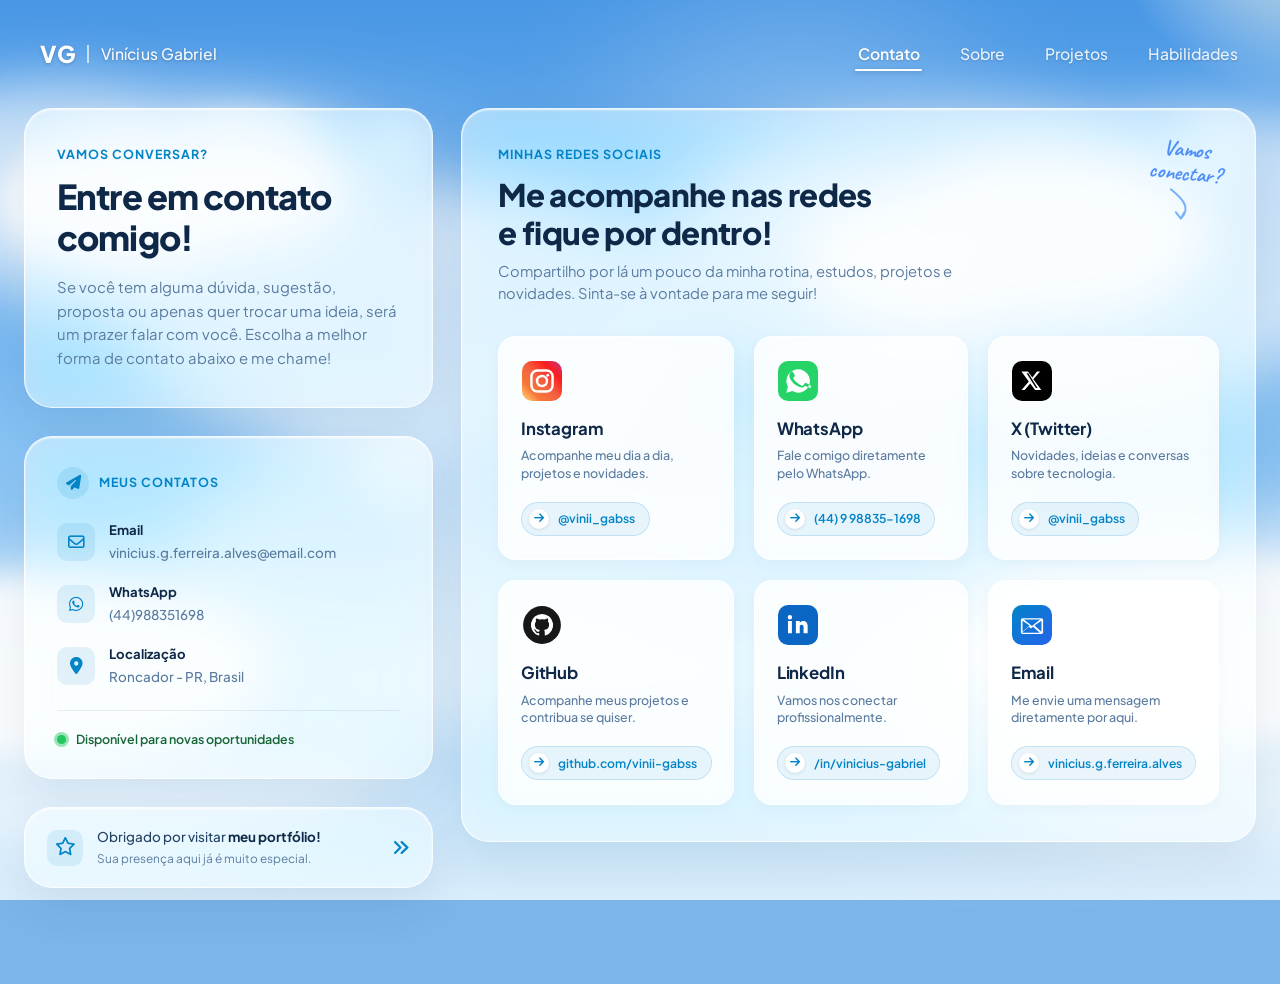
==== contato.html @ 67e52905 "Atualiza páginas do portfólio Co-authored-by: Copilot <223556219+Copilot@users.noreply.github.com>" ====
<!DOCTYPE html>
<html lang="pt-BR">

<head>
  <meta charset="UTF-8">
  <meta name="viewport" content="width=device-width, initial-scale=1.0">
  <title>Contato - Vinícius Gabriel</title>
  <meta name="description"
    content="Entre em contato com Vinícius Gabriel. Conecte-se comigo pelo WhatsApp, Email, Instagram, GitHub, LinkedIn ou X.">

  <!-- Google Fonts: Plus Jakarta Sans e Caveat para o doodle de conexão -->
  <link rel="preconnect" href="https://fonts.googleapis.com">
  <link rel="preconnect" href="https://fonts.gstatic.com" crossorigin>
  <link
    href="https://fonts.googleapis.com/css2?family=Caveat:wght@600;700&family=Plus+Jakarta+Sans:wght@400;500;600;700;800&display=swap"
    rel="stylesheet">

  <!-- Font Awesome Icons -->
  <link rel="stylesheet" href="https://cdnjs.cloudflare.com/ajax/libs/font-awesome/6.7.2/css/all.min.css">

  <!-- Folha de Estilos Principal -->
  <link rel="stylesheet" href="projeto.css">
</head>

<body>

  <!-- Fundo dinâmico com nuvens celestes e iluminação -->
  <div class="sky-background" aria-hidden="true">
    <div class="cloud cloud-1"></div>
    <div class="cloud cloud-2"></div>
    <div class="cloud cloud-3"></div>
    <div class="sun-glare"></div>
  </div>

  <div class="page-wrapper">
    <!-- BARRA DE NAVEGAÇÃO / HEADER -->
    <header class="navbar" id="navbar">
      <div class="nav-container">
        <!-- Logo / Marca -->
        <a href="index.html" class="brand" aria-label="Ir para a página inicial de Vinícius Gabriel">
          <span class="brand-monogram">VG</span>
          <span class="brand-divider"></span>
          <span class="brand-name">Vinícius Gabriel</span>
        </a>

        <!-- Menu de Navegação -->
        <nav class="nav-menu" id="navMenu">
          <ul class="nav-list">
            <li><a href="contato.html" class="nav-link active">Contato</a></li>
            <li><a href="index.html" class="nav-link">Sobre</a></li>
            <li><a href="projeto.html" class="nav-link">Projetos</a></li>
            <li><a href="habilidades.html" class="nav-link">Habilidades</a></li>

          </ul>
        </nav>

        <!-- Botão Mobile Toggle -->
        <button class="mobile-toggle" id="mobileToggle" aria-label="Abrir menu de navegação" aria-expanded="false">
          <span class="bar"></span>
          <span class="bar"></span>
          <span class="bar"></span>
        </button>
      </div>
    </header>

    <!-- CONTEÚDO PRINCIPAL (ESTRUTURA EM DUAS COLUNAS COM CARDS GLASS) -->
    <main class="main-content" id="conteudo-contato">
      <div class="cards-grid">

        <!-- ==========================================
             COLUNA DA ESQUERDA (3 CARDS EMPILHADOS)
             ========================================== -->
        <div class="column-left">

          <!-- CARD 1: HERO CONVERSAR -->
          <section class="glass-card contact-hero-card" aria-labelledby="contact-hero-title">
            <div class="card-glow"></div>

            <span class="contact-badge-caption">VAMOS CONVERSAR?</span>
            <h1 class="contact-hero-title" id="contact-hero-title">
              Entre em contato<br>comigo!
            </h1>
            <p class="contact-hero-desc">
              Se você tem alguma dúvida, sugestão, proposta ou apenas quer trocar uma ideia, será um prazer falar com
              você. Escolha a melhor forma de contato abaixo e me chame!
            </p>
          </section>

          <!-- CARD 2: MEUS CONTATOS DIRETOS -->
          <section class="glass-card contact-details-card" aria-labelledby="contact-details-title">
            <div class="card-glow"></div>

            <div class="contact-header-badge">
              <div class="contact-icon-badge" aria-hidden="true">
                <i class="fa-solid fa-paper-plane"></i>
              </div>
              <span class="contact-badge-caption" id="contact-details-title" style="margin-bottom: 0;">MEUS
                CONTATOS</span>
            </div>

            <!-- Lista de Meios de Contato -->
            <div class="contact-info-list">

              <!-- Email -->
              <a href="mailto:vinicius.g.ferreira.alves@email.com" class="contact-info-item"
                aria-label="Enviar email para Vinícius Gabriel">
                <div class="contact-info-icon-box" aria-hidden="true">
                  <i class="fa-regular fa-envelope"></i>
                </div>
                <div class="contact-info-text-group">
                  <span class="contact-info-label">Email</span>
                  <span class="contact-info-val">vinicius.g.ferreira.alves@email.com</span>
                </div>
              </a>

              <!-- WhatsApp -->
              <a href="https://wa.me/5544988351698" target="_blank" rel="noopener noreferrer" class="contact-info-item"
                aria-label="Chamar Vinícius Gabriel no WhatsApp">
                <div class="contact-info-icon-box" aria-hidden="true">
                  <i class="fa-brands fa-whatsapp"></i>
                </div>
                <div class="contact-info-text-group">
                  <span class="contact-info-label">WhatsApp</span>
                  <span class="contact-info-val">(44)988351698</span>
                </div>
              </a>

              <!-- Localização -->
              <div class="contact-info-item">
                <div class="contact-info-icon-box" aria-hidden="true">
                  <i class="fa-solid fa-location-dot"></i>
                </div>
                <div class="contact-info-text-group">
                  <span class="contact-info-label">Localização</span>
                  <span class="contact-info-val">Roncador - PR, Brasil</span>
                </div>
              </div>

            </div>

            <!-- Indicador de Disponibilidade -->
            <div class="availability-status">
              <span class="status-dot-pulse" aria-hidden="true"></span>
              <span>Disponível para novas oportunidades</span>
            </div>
          </section>

          <!-- CARD 3: BANNER DE AGRADECIMENTO -->
          <aside class="glass-card contact-thanks-card" aria-label="Agradecimento pela visita">
            <div class="contact-thanks-left">
              <div class="thanks-star-box" aria-hidden="true">
                <i class="fa-regular fa-star"></i>
              </div>
              <div class="thanks-text-group">
                <div class="thanks-title">
                  Obrigado por visitar <strong>meu portfólio!</strong>
                </div>
                <div class="thanks-subtitle">
                  Sua presença aqui já é muito especial.
                </div>
              </div>
            </div>
            <div class="thanks-arrow-icon" aria-hidden="true">
              <i class="fa-solid fa-angles-right"></i>
            </div>
          </aside>

        </div>

        <!-- ==========================================
             COLUNA DA DIREITA (CARD DE REDES SOCIAIS)
             ========================================== -->
        <div class="column-right">

          <section class="glass-card contact-social-card" aria-labelledby="social-main-title">
            <div class="card-glow"></div>

            <!-- Cabeçalho com Texto e Doodle "Vamos conectar?" -->
            <header class="social-header-wrap">
              <div class="social-header-left">
                <span class="contact-badge-caption">MINHAS REDES SOCIAIS</span>
                <h2 class="social-main-title" id="social-main-title">
                  Me acompanhe nas redes<br>e fique por dentro!
                </h2>
                <p class="social-main-subtitle">
                  Compartilho por lá um pouco da minha rotina, estudos, projetos e novidades. Sinta-se à vontade para me
                  seguir!
                </p>
              </div>

              <!-- Doodle Estilo Manuscrito -->
              <div class="connect-doodle" aria-hidden="true">
                <span class="doodle-text">Vamos<br>conectar?</span>
                <svg class="doodle-arrow-svg" viewBox="0 0 50 45" fill="none">
                  <path d="M12 6 C 26 15, 36 24, 26 36 M 26 36 L 20 30 M 26 36 L 29 29" stroke="#60a5fa"
                    stroke-width="2.2" stroke-linecap="round" stroke-linejoin="round" />
                </svg>
              </div>
            </header>

            <!-- GRADE 3x2 DE REDES SOCIAIS -->
            <div class="social-cards-grid">

              <!-- 1. INSTAGRAM -->
              <a href="https://instagram.com/vinii_gabss" target="_blank" rel="noopener noreferrer"
                class="social-card-item" aria-label="Perfil do Instagram de Vinicius Gabriel">
                <div class="social-card-top">
                  <div class="social-brand-icon-box" aria-hidden="true">
                    <svg viewBox="0 0 36 36">
                      <defs>
                        <linearGradient id="instaGrad" x1="0%" y1="100%" x2="100%" y2="0%">
                          <stop offset="0%" stop-color="#FFDC80" />
                          <stop offset="25%" stop-color="#F77737" />
                          <stop offset="50%" stop-color="#F56040" />
                          <stop offset="75%" stop-color="#FD1D1D" />
                          <stop offset="100%" stop-color="#C13584" />
                        </linearGradient>
                      </defs>
                      <rect width="36" height="36" rx="9" fill="url(#instaGrad)" />
                      <rect x="8.5" y="8.5" width="19" height="19" rx="5.5" fill="none" stroke="#FFFFFF"
                        stroke-width="2.2" />
                      <circle cx="18" cy="18" r="4.5" fill="none" stroke="#FFFFFF" stroke-width="2.2" />
                      <circle cx="23.2" cy="12.8" r="1.3" fill="#FFFFFF" />
                    </svg>
                  </div>
                  <div class="social-text-info">
                    <h3 class="social-platform-title">Instagram</h3>
                    <p class="social-platform-desc">Acompanhe meu dia a dia, projetos e novidades.</p>
                  </div>
                </div>
                <div class="social-action-pill">
                  <span class="action-arrow-circle"><i class="fa-solid fa-arrow-right"></i></span>
                  <span class="action-pill-text">@vinii_gabss</span>
                </div>
              </a>

              <!-- 2. WHATSAPP -->
              <a href="https://wa.me/5544988351698" target="_blank" rel="noopener noreferrer" class="social-card-item"
                aria-label="Enviar mensagem no WhatsApp para Vinicius Gabriel">
                <div class="social-card-top">
                  <div class="social-brand-icon-box" aria-hidden="true">
                    <svg viewBox="0 0 36 36">
                      <rect width="36" height="36" rx="9" fill="#25D366" />
                      <path fill="#FFFFFF"
                        d="M18 7.5a10.5 10.5 0 00-9.1 15.7l-1.4 5.3 5.4-1.4a10.5 10.5 0 105.1-19.6zm6.2 14.8c-.3.8-1.5 1.5-2.1 1.6-.6.1-1.3.1-4.2-1.1a14 14 0 01-6.2-5.5 7.1 7.1 0 01-1.5-3.8c0-2 .9-2.9 1.3-3.3.4-.4.8-.5 1.1-.5.3 0 .5 0 .8.1.3.1.6.8.8 1.2.3.6.8 1.9.9 2 .1.2.1.4 0 .6-.1.2-.2.4-.4.6-.2.2-.4.4-.6.6-.2.2-.4.5-.2.9.3.6 1.4 2.3 3.1 3.7 2.1 1.9 3.8 2.5 4.4 2.8.5.2.8.2 1.1-.1.3-.4 1.3-1.5 1.6-2 .3-.5.7-.4 1.1-.2.5.2 2.9 1.4 3.4 1.6.5.3.8.4.9.6.1.3.1 1.6-.2 2.4z" />
                    </svg>
                  </div>
                  <div class="social-text-info">
                    <h3 class="social-platform-title">WhatsApp</h3>
                    <p class="social-platform-desc">Fale comigo diretamente pelo WhatsApp.</p>
                  </div>
                </div>
                <div class="social-action-pill">
                  <span class="action-arrow-circle"><i class="fa-solid fa-arrow-right"></i></span>
                  <span class="action-pill-text">(44) 9 98835-1698</span>
                </div>
              </a>

              <!-- 3. X (TWITTER) -->
              <a href="https://x.com/vinii_gabss" target="_blank" rel="noopener noreferrer" class="social-card-item"
                aria-label="Perfil do X / Twitter de Vinicius Gabriel">
                <div class="social-card-top">
                  <div class="social-brand-icon-box" aria-hidden="true">
                    <svg viewBox="0 0 36 36">
                      <rect width="36" height="36" rx="9" fill="#000000" />
                      <path fill="#FFFFFF"
                        d="M22.5 9.5h2.8l-6.1 7 7.2 9.5h-5.6l-4.4-5.8-5 5.8h-2.8l6.5-7.5L8.5 9.5h5.8l4 5.3L22.5 9.5zm-1 14.8h1.5L14.7 11h-1.6l8.4 13.3z" />
                    </svg>
                  </div>
                  <div class="social-text-info">
                    <h3 class="social-platform-title">X (Twitter)</h3>
                    <p class="social-platform-desc">Novidades, ideias e conversas sobre tecnologia.</p>
                  </div>
                </div>
                <div class="social-action-pill">
                  <span class="action-arrow-circle"><i class="fa-solid fa-arrow-right"></i></span>
                  <span class="action-pill-text">@vinii_gabss</span>
                </div>
              </a>

              <!-- 4. GITHUB -->
              <a href="https://github.com/vinii-gabss" target="_blank" rel="noopener noreferrer"
                class="social-card-item" aria-label="Perfil do GitHub de Vinicius Gabriel">
                <div class="social-card-top">
                  <div class="social-brand-icon-box" aria-hidden="true">
                    <svg viewBox="0 0 36 36">
                      <circle cx="18" cy="18" r="17" fill="#181717" />
                      <path fill="#FFFFFF" fill-rule="evenodd" clip-rule="evenodd"
                        d="M18 8a10 10 0 00-3.16 19.49c.5.09.68-.22.68-.48v-1.69c-2.78.6-3.37-1.34-3.37-1.34-.45-1.16-1.11-1.47-1.11-1.47-.91-.62.07-.61.07-.61 1 .07 1.53 1.03 1.53 1.03.89 1.53 2.34 1.09 2.91.83.09-.64.35-1.09.63-1.34-2.22-.25-4.56-1.11-4.56-4.94 0-1.09.39-1.99 1.03-2.69-.1-.25-.45-1.27.1-2.65 0 0 .84-.27 2.75 1.02a9.6 9.6 0 015 0c1.91-1.29 2.75-1.02 2.75-1.02.55 1.38.2 2.4.1 2.65.64.7 1.03 1.6 1.03 2.69 0 3.84-2.34 4.68-4.57 4.93.36.31.68.92.68 1.85v2.75c0 .26.18.58.69.48A10 10 0 0018 8z" />
                    </svg>
                  </div>
                  <div class="social-text-info">
                    <h3 class="social-platform-title">GitHub</h3>
                    <p class="social-platform-desc">Acompanhe meus projetos e contribua se quiser.</p>
                  </div>
                </div>
                <div class="social-action-pill">
                  <span class="action-arrow-circle"><i class="fa-solid fa-arrow-right"></i></span>
                  <span class="action-pill-text">github.com/vinii-gabss</span>
                </div>
              </a>

              <!-- 5. LINKEDIN -->
              <a href="https://www.linkedin.com/in/vinicius-gabriel-8a11422b5/" target="_blank" rel="noopener noreferrer" class="social-card-item"
                aria-label="Perfil do LinkedIn de Vinicius Gabriel">
                <div class="social-card-top">
                  <div class="social-brand-icon-box" aria-hidden="true">
                    <svg viewBox="0 0 36 36">
                      <rect width="36" height="36" rx="9" fill="#0A66C2" />
                      <path fill="#FFFFFF"
                        d="M12.5 14.5v11H9v-11h3.5zm-1.8-5.5a2 2 0 110 4 2 2 0 010-4zm15.8 16.5h-3.5v-5.6c0-1.3-.5-2.2-1.7-2.2-.9 0-1.5.6-1.7 1.2v6.6h-3.5s.05-10 0-11h3.5v1.6c.4-.7 1.3-1.8 3.1-1.8 2.3 0 4 1.5 4 4.8v6.4z" />
                    </svg>
                  </div>
                  <div class="social-text-info">
                    <h3 class="social-platform-title">LinkedIn</h3>
                    <p class="social-platform-desc">Vamos nos conectar profissionalmente.</p>
                  </div>
                </div>
                <div class="social-action-pill">
                  <span class="action-arrow-circle"><i class="fa-solid fa-arrow-right"></i></span>
                  <span class="action-pill-text">/in/vinicius-gabriel</span>
                </div>
              </a>

              <!-- 6. EMAIL -->
              <a href="mailto:vinicius.g.ferreira.alves@email.com" class="social-card-item" id="cardEmailLink"
                aria-label="Enviar email para Vinicius Gabriel">
                <div class="social-card-top">
                  <div class="social-brand-icon-box" aria-hidden="true">
                    <svg viewBox="0 0 36 36">
                      <defs>
                        <linearGradient id="emailCardGrad" x1="0%" y1="0%" x2="100%" y2="100%">
                          <stop offset="0%" stop-color="#0284C7" />
                          <stop offset="100%" stop-color="#2563EB" />
                        </linearGradient>
                      </defs>
                      <rect width="36" height="36" rx="9" fill="url(#emailCardGrad)" />
                      <path fill="#FFFFFF"
                        d="M9.5 12h17c.8 0 1.5.7 1.5 1.5v11c0 .8-.7 1.5-1.5 1.5h-17c-.8 0-1.5-.7-1.5-1.5v-11c0-.8.7-1.5 1.5-1.5zm0 2.2v9.8l6.3-5.5L9.5 14.2zm1.2-1.2l7.3 5.8 7.3-5.8H10.7zm15.8 1.2l-6.3 4.3 6.3 5.5V14.2zm-7.6 5.4l-1.9 1.5-1.9-1.5-6.1 5.4h16l-6.1-5.4z" />
                    </svg>
                  </div>
                  <div class="social-text-info">
                    <h3 class="social-platform-title">Email</h3>
                    <p class="social-platform-desc">Me envie uma mensagem diretamente por aqui.</p>
                  </div>
                </div>
                <div class="social-action-pill">
                  <span class="action-arrow-circle"><i class="fa-solid fa-arrow-right"></i></span>
                  <span class="action-pill-text">vinicius.g.ferreira.alves</span>
                </div>
              </a>

            </div>

          </section>

        </div>

      </div>
    </main>
  </div>

  <!-- TOAST DE COPIADO / FEEDBACK -->
  <div class="copy-toast" id="copyToast" role="status" aria-live="polite">
    <i class="fa-solid fa-circle-check" style="color: #4ade80;"></i>
    <span id="toastMessage">Copiado para a área de transferência!</span>
  </div>

  <!-- SCRIPT DE INTERAÇÕES E ANIMAÇÕES -->
  <script>
    document.addEventListener('DOMContentLoaded', () => {
      // 1. Menu Mobile Toggle
      const mobileToggle = document.getElementById('mobileToggle');
      const navMenu = document.getElementById('navMenu');

      if (mobileToggle && navMenu) {
        mobileToggle.addEventListener('click', (e) => {
          e.stopPropagation();
          navMenu.classList.toggle('open');
          const isExpanded = navMenu.classList.contains('open');
          mobileToggle.setAttribute('aria-expanded', isExpanded);
        });

        navMenu.querySelectorAll('.nav-link').forEach(link => {
          link.addEventListener('click', () => {
            navMenu.classList.remove('open');
            mobileToggle.setAttribute('aria-expanded', 'false');
          });
        });

        document.addEventListener('click', (e) => {
          if (navMenu.classList.contains('open') && !navMenu.contains(e.target) && !mobileToggle.contains(e.target)) {
            navMenu.classList.remove('open');
            mobileToggle.setAttribute('aria-expanded', 'false');
          }
        });
      }

      // 2. Feedback amigável ao copiar ou interagir
      const copyToast = document.getElementById('copyToast');
      const toastMessage = document.getElementById('toastMessage');

      const showToast = (msg) => {
        if (!copyToast) return;
        toastMessage.textContent = msg;
        copyToast.classList.add('show');
        setTimeout(() => {
          copyToast.classList.remove('show');
        }, 2800);
      };

      // 3. Efeito 3D sutil ao mover o mouse nos cards de vidro (desktop)
      if (window.matchMedia('(min-width: 1025px)').matches) {
        const cards = document.querySelectorAll('.glass-card');
        cards.forEach(card => {
          card.addEventListener('mousemove', (e) => {
            const rect = card.getBoundingClientRect();
            const x = e.clientX - rect.left;
            const y = e.clientY - rect.top;

            const centerX = rect.width / 2;
            const centerY = rect.height / 2;

            const rotateX = ((y - centerY) / centerY) * -2.2;
            const rotateY = ((x - centerX) / centerX) * 2.2;

            card.style.transform = `perspective(1000px) rotateX(${rotateX}deg) rotateY(${rotateY}deg) translateY(-2px)`;
          });

          card.addEventListener('mouseleave', () => {
            card.style.transform = '';
          });
        });
      }
    });
  </script>
</body>

</html>
---- projeto.css ----
/* --------------------------------------------------------------------------
   VARIÁVEIS DE DESIGN (DESIGN TOKENS)
   -------------------------------------------------------------------------- */
:root {
  --font-family: 'Plus Jakarta Sans', system-ui, -apple-system, BlinkMacSystemFont, 'Segoe UI', Roboto, sans-serif;

  /* CORES */
  --color-primary: #1565c0;
  --color-primary-hover: #0d47a1;
  --color-primary-light: #2196f3;
  --color-accent: #0284c7;

  --color-heading: #0f2847;
  --color-text: #2a4768;
  --color-text-muted: #4e6d8f;
  --color-caption: #5a7b9f;

  /* GLASSMORFISMO */
  --glass-bg: rgba(255, 255, 255, 0.52);
  --glass-bg-hover: rgba(255, 255, 255, 0.62);
  --glass-border: rgba(255, 255, 255, 0.75);
  --glass-shadow: 0 18px 45px rgba(15, 45, 80, 0.08), inset 0 1px 2px rgba(255, 255, 255, 0.85);
  --glass-blur: blur(22px) saturate(190%);

  /* PROJECT CARDS */
  --card-inner-bg: rgba(255, 255, 255, 0.75);
  --card-inner-hover: rgba(255, 255, 255, 0.9);
  --card-inner-border: rgba(255, 255, 255, 0.85);
  --card-inner-shadow: 0 10px 25px rgba(15, 45, 80, 0.06);

  /* PILL & BOTÕES */
  --pill-bg: rgba(255, 255, 255, 0.65);
  --pill-border: rgba(255, 255, 255, 0.85);
  --pill-text: #17385c;

  /* BORDAS ARREDONDADAS */
  --radius-card: 28px;
  --radius-inner: 18px;
  --radius-thumb: 12px;
  --radius-btn: 10px;
  --radius-pill: 9999px;

  /* TRANSIÇÕES */
  --transition-smooth: all 0.28s cubic-bezier(0.16, 1, 0.3, 1);

  --bg-image: url('assets/images/background.svg');
}

/* --------------------------------------------------------------------------
   RESET & BASE
   -------------------------------------------------------------------------- */
*,
*::before,
*::after {
  box-sizing: border-box;
  margin: 0;
  padding: 0;
}

html {
  scroll-behavior: smooth;
  font-size: 16px;
  -webkit-text-size-adjust: 100%;
}

body {
  font-family: var(--font-family);
  color: var(--color-text);
  line-height: 1.55;
  background-color: #7bb5ea;
  min-height: 100vh;
  position: relative;
  overflow-x: hidden;
  -webkit-font-smoothing: antialiased;
  -moz-osx-font-smoothing: grayscale;
}

/* --------------------------------------------------------------------------
   PLANO DE FUNDO (CÉU, NUVENS & BRILHO)
   -------------------------------------------------------------------------- */
.sky-background {
  position: fixed;
  inset: 0;
  width: 100%;
  height: 100%;
  z-index: -1;
  background-color: #63a4e2;
  background:
    var(--bg-image) center center / cover no-repeat,
    radial-gradient(circle at 75% 15%, rgba(255, 255, 255, 0.8) 0%, transparent 45%),
    linear-gradient(135deg, #5b9ee1 0%, #83bae8 45%, #b4daf5 85%, #d6ebf8 100%);
  background-attachment: fixed;
}

.sun-glare {
  position: absolute;
  top: -10%;
  right: 15%;
  width: 45vw;
  height: 45vw;
  max-width: 600px;
  max-height: 600px;
  background: radial-gradient(circle, rgba(255, 255, 255, 0.35) 0%, rgba(255, 255, 255, 0) 70%);
  filter: blur(50px);
  pointer-events: none;
}

.cloud {
  position: absolute;
  background: radial-gradient(ellipse at center, rgba(255, 255, 255, 0.3) 0%, rgba(255, 255, 255, 0) 70%);
  filter: blur(35px);
  pointer-events: none;
  animation: floatClouds 35s infinite alternate ease-in-out;
}

.cloud-1 {
  width: 60vw;
  height: 35vh;
  top: 5%;
  left: -10vw;
}

.cloud-2 {
  width: 70vw;
  height: 40vh;
  bottom: 0;
  right: -15vw;
  animation-duration: 45s;
}

.cloud-3 {
  width: 45vw;
  height: 30vh;
  bottom: 15%;
  left: 20%;
  animation-duration: 40s;
}

@keyframes floatClouds {
  0% {
    transform: translate(0, 0) scale(1);
  }

  50% {
    transform: translate(25px, -15px) scale(1.05);
  }

  100% {
    transform: translate(-20px, 10px) scale(0.98);
  }
}

/* --------------------------------------------------------------------------
   ESTRUTURA GERAL DA PÁGINA
   -------------------------------------------------------------------------- */
.page-wrapper {
  min-height: 100vh;
  min-height: 100dvh;
  display: flex;
  flex-direction: column;
  padding: 0 1.5rem 2.5rem 1.5rem;
}

/* --------------------------------------------------------------------------
   BARRA DE NAVEGAÇÃO (HEADER / NAVBAR)
   -------------------------------------------------------------------------- */
.navbar {
  width: 100%;
  max-width: 1240px;
  margin: 1.5rem auto 1.5rem auto;
  padding: 0.75rem 1rem;
  z-index: 100;
}

.nav-container {
  display: flex;
  align-items: center;
  justify-content: space-between;
}

.brand {
  display: inline-flex;
  align-items: center;
  gap: 0.75rem;
  text-decoration: none;
  color: #ffffff;
  text-shadow: 0 1px 3px rgba(10, 30, 60, 0.25);
  transition: var(--transition-smooth);
}

.brand:hover {
  opacity: 0.92;
  transform: translateY(-1px);
}

.brand-monogram {
  font-weight: 800;
  font-size: 1.45rem;
  letter-spacing: -0.02em;
  color: #ffffff;
}

.brand-divider {
  display: inline-block;
  width: 1.5px;
  height: 18px;
  background-color: rgba(255, 255, 255, 0.65);
}

.brand-name {
  font-size: 0.98rem;
  font-weight: 500;
  letter-spacing: 0.01em;
  color: rgba(255, 255, 255, 0.95);
}

.nav-menu {
  display: flex;
  align-items: center;
}

.nav-list {
  display: flex;
  list-style: none;
  align-items: center;
  gap: 2.2rem;
}

.nav-link {
  position: relative;
  text-decoration: none;
  color: rgba(255, 255, 255, 0.88);
  font-size: 0.98rem;
  font-weight: 500;
  padding: 0.25rem 0.15rem;
  text-shadow: 0 1px 2px rgba(15, 35, 65, 0.2);
  transition: var(--transition-smooth);
}

.nav-link:hover {
  color: #ffffff;
}

/* Indicador de link ativo (linha inferior branca com sombra sutil) */
.nav-link.active {
  color: #ffffff;
  font-weight: 600;
}

.nav-link.active::after {
  content: '';
  position: absolute;
  left: 0;
  bottom: -4px;
  width: 100%;
  height: 2px;
  background-color: #ffffff;
  border-radius: 2px;
  box-shadow: 0 1px 4px rgba(15, 45, 90, 0.25);
}

/* Botão Mobile */
.mobile-toggle {
  display: none;
  background: rgba(255, 255, 255, 0.35);
  border: 1px solid rgba(255, 255, 255, 0.6);
  border-radius: 8px;
  padding: 0.5rem;
  cursor: pointer;
  flex-direction: column;
  gap: 5px;
  backdrop-filter: blur(10px);
}

.mobile-toggle .bar {
  width: 22px;
  height: 2px;
  background-color: #ffffff;
  border-radius: 2px;
  transition: var(--transition-smooth);
}

/* --------------------------------------------------------------------------
   CONTEÚDO PRINCIPAL (GRID 2 COLUNAS)
   -------------------------------------------------------------------------- */
.main-content {
  width: 100%;
  max-width: 1240px;
  margin: 0 auto;
  padding-bottom: 3.5rem;
}

.cards-grid {
  display: grid;
  grid-template-columns: minmax(0, 34fr) minmax(0, 66fr);
  gap: 1.75rem;
  align-items: stretch;
}

/* Coluna da Esquerda (2 Cards empilhados) */
.column-left {
  display: flex;
  flex-direction: column;
  gap: 1.75rem;
  min-width: 0;
}

/* Coluna da Direita (Card grande com 4 projetos) */
.column-right {
  display: flex;
  flex-direction: column;
  min-width: 0;
}

/* --------------------------------------------------------------------------
   CARD GLASSMORFISMO BASE
   -------------------------------------------------------------------------- */
.glass-card {
  position: relative;
  background: var(--glass-bg);
  backdrop-filter: var(--glass-blur);
  -webkit-backdrop-filter: var(--glass-blur);
  border: 1px solid var(--glass-border);
  border-radius: var(--radius-card);
  box-shadow: var(--glass-shadow);
  overflow: hidden;
  transition: transform 0.35s cubic-bezier(0.16, 1, 0.3, 1), box-shadow 0.35s ease, background 0.35s ease;
}

.glass-card:hover {
  background: var(--glass-bg-hover);
  box-shadow: 0 22px 50px rgba(15, 45, 80, 0.12), inset 0 1px 2px rgba(255, 255, 255, 0.95);
}

/* Brilho suave no canto superior dos cards */
.card-glow {
  position: absolute;
  top: -40px;
  right: -40px;
  width: 140px;
  height: 140px;
  background: radial-gradient(circle, rgba(255, 255, 255, 0.45) 0%, rgba(255, 255, 255, 0) 70%);
  pointer-events: none;
  filter: blur(12px);
}

/* --------------------------------------------------------------------------
   COLUNA ESQUERDA - CARD 1: MEUS PROJETOS
   -------------------------------------------------------------------------- */
.intro-card {
  padding: 2.2rem 2rem;
  display: flex;
  flex-direction: column;
}

.header-badge-row {
  display: flex;
  align-items: center;
  gap: 0.85rem;
  margin-bottom: 1.25rem;
}

.icon-badge {
  width: 38px;
  height: 38px;
  border-radius: 50%;
  background: rgba(255, 255, 255, 0.7);
  border: 1px solid rgba(255, 255, 255, 0.9);
  display: flex;
  align-items: center;
  justify-content: center;
  color: var(--color-primary);
  font-size: 1rem;
  box-shadow: 0 4px 10px rgba(15, 45, 80, 0.05);
  flex-shrink: 0;
}

.badge-caption {
  font-size: 0.8rem;
  font-weight: 700;
  text-transform: uppercase;
  letter-spacing: 0.09em;
  color: var(--color-caption);
}

.card-title {
  font-size: 2.15rem;
  font-weight: 800;
  line-height: 1.18;
  color: var(--color-heading);
  letter-spacing: -0.025em;
  margin-bottom: 1.15rem;
}

.card-text {
  font-size: 0.95rem;
  color: var(--color-text);
  line-height: 1.6;
  margin-bottom: 1.75rem;
}

/* Botões de Filtro (Pills) */
.filter-pills-row {
  display: flex;
  flex-wrap: wrap;
  gap: 0.55rem;
  margin-top: auto;
}

.filter-btn {
  font-family: var(--font-family);
  font-size: 0.88rem;
  font-weight: 600;
  padding: 0.52rem 1.15rem;
  border-radius: var(--radius-pill);
  border: 1px solid var(--pill-border);
  background: var(--pill-bg);
  color: var(--pill-text);
  cursor: pointer;
  transition: var(--transition-smooth);
  outline: none;
  user-select: none;
}

.filter-btn:hover {
  background: rgba(255, 255, 255, 0.85);
  color: #0d3868;
  transform: translateY(-2px);
  box-shadow: 0 4px 12px rgba(15, 45, 80, 0.08);
}

.filter-btn.active {
  background: #0d6efd;
  background: linear-gradient(135deg, #0284c7 0%, #1565c0 100%);
  color: #ffffff;
  border-color: rgba(255, 255, 255, 0.4);
  box-shadow: 0 4px 14px rgba(21, 101, 192, 0.35);
}

/* --------------------------------------------------------------------------
   COLUNA ESQUERDA - CARD 2: EM BREVE / MAIS PROJETOS
   -------------------------------------------------------------------------- */
.soon-card {
  padding: 2.2rem 2rem;
  display: flex;
  flex-direction: column;
}

.card-title-secondary {
  font-size: 1.85rem;
  font-weight: 800;
  line-height: 1.22;
  color: var(--color-heading);
  letter-spacing: -0.02em;
  margin-bottom: 1rem;
}

.card-text-secondary {
  font-size: 0.93rem;
  color: var(--color-text);
  line-height: 1.55;
  margin-bottom: 1.85rem;
}

/* Redes Sociais no Rodapé do Card */
.social-icons-row {
  display: flex;
  align-items: center;
  gap: 1.35rem;
  margin-top: auto;
}

.social-link {
  display: inline-flex;
  align-items: center;
  justify-content: center;
  color: #17385c;
  font-size: 1.35rem;
  text-decoration: none;
  transition: var(--transition-smooth);
}

.social-link:hover {
  color: var(--color-primary);
  transform: translateY(-3px);
  filter: drop-shadow(0 4px 6px rgba(21, 101, 192, 0.25));
}

/* --------------------------------------------------------------------------
   COLUNA DIREITA - CARD GRANDE DE PROJETOS EM DESTAQUE
   -------------------------------------------------------------------------- */
.featured-projects-card {
  padding: 2.4rem 2.2rem 1.8rem 2.2rem;
  display: flex;
  flex-direction: column;
  min-height: 100%;
  height: auto;
}

.projects-header-row {
  display: flex;
  align-items: flex-end;
  justify-content: space-between;
  margin-bottom: 1.85rem;
  gap: 1rem;
}

.projects-header-left {
  display: flex;
  flex-direction: column;
  gap: 0.35rem;
}

.projects-main-title {
  font-size: 1.85rem;
  font-weight: 800;
  color: var(--color-heading);
  letter-spacing: -0.025em;
  line-height: 1.2;
}

.future-tagline {
  font-size: 0.92rem;
  font-weight: 500;
  color: var(--color-caption);
  white-space: nowrap;
}

/* Grade de 4 Projetos (2 colunas x 2 linhas) */
.projects-grid {
  display: grid;
  grid-template-columns: repeat(2, 1fr);
  gap: 1.35rem;
  flex: 1;
}

/* Item de Projeto Individual */
.project-card-item {
  background: var(--card-inner-bg);
  border: 1px solid var(--card-inner-border);
  border-radius: var(--radius-inner);
  padding: 1.15rem;
  display: flex;
  flex-direction: column;
  box-shadow: var(--card-inner-shadow);
  transition: transform 0.3s cubic-bezier(0.16, 1, 0.3, 1), box-shadow 0.3s ease, background 0.3s ease;
  position: relative;
  overflow: hidden;
}

.project-card-item:hover {
  background: var(--card-inner-hover);
  transform: translateY(-5px);
  box-shadow: 0 16px 32px rgba(15, 45, 80, 0.12);
}

/* Thumbnail Container */
.project-thumb-frame {
  width: 100%;
  aspect-ratio: 16 / 9;
  border-radius: var(--radius-thumb);
  overflow: hidden;
  background-color: #090e17;
  position: relative;
  box-shadow: inset 0 0 0 1px rgba(255, 255, 255, 0.15);
}

.project-thumb-img {
  width: 100%;
  height: 100%;
  object-fit: cover;
  display: block;
  transition: transform 0.4s ease;
}

.project-card-item:hover .project-thumb-img {
  transform: scale(1.03);
}

/* Informações do Projeto */
.project-info {
  display: flex;
  flex-direction: column;
  flex: 1;
  padding-top: 0.95rem;
}

.project-name {
  font-size: 1.15rem;
  font-weight: 700;
  color: var(--color-heading);
  letter-spacing: -0.015em;
  margin-bottom: 0.35rem;
}

.project-description {
  font-size: 0.86rem;
  color: var(--color-text-muted);
  line-height: 1.45;
  margin-bottom: 0.85rem;
  flex: 1;
}

/* Tags de Tecnologias */
.project-tags-row {
  display: flex;
  flex-wrap: wrap;
  gap: 0.4rem;
  margin-bottom: 1.05rem;
}

.project-tag {
  font-size: 0.74rem;
  font-weight: 600;
  padding: 0.22rem 0.65rem;
  border-radius: var(--radius-pill);
  background: rgba(219, 234, 254, 0.7);
  color: #1d4ed8;
  border: 1px solid rgba(191, 219, 254, 0.85);
  letter-spacing: 0.01em;
}

/* Botões de Ação do Projeto */
.project-actions-row {
  display: flex;
  align-items: center;
  gap: 0.6rem;
  margin-top: auto;
}

.btn-project {
  font-family: var(--font-family);
  font-size: 0.825rem;
  font-weight: 600;
  padding: 0.55rem 0.95rem;
  border-radius: var(--radius-btn);
  display: inline-flex;
  align-items: center;
  justify-content: center;
  gap: 0.45rem;
  text-decoration: none;
  cursor: pointer;
  transition: var(--transition-smooth);
  flex: 1;
  white-space: nowrap;
}

.btn-project-primary {
  background: #0284c7;
  background: linear-gradient(135deg, #0284c7 0%, #1565c0 100%);
  color: #ffffff;
  border: none;
  box-shadow: 0 4px 12px rgba(21, 101, 192, 0.28);
}

.btn-project-primary:hover {
  background: linear-gradient(135deg, #0369a1 0%, #0d47a1 100%);
  transform: translateY(-2px);
  box-shadow: 0 6px 16px rgba(21, 101, 192, 0.38);
}

.btn-project-secondary {
  background: rgba(255, 255, 255, 0.7);
  color: #17385c;
  border: 1px solid rgba(255, 255, 255, 0.95);
  box-shadow: 0 2px 6px rgba(15, 45, 80, 0.04);
}

.btn-project-secondary:hover {
  background: rgba(255, 255, 255, 0.95);
  color: #0b223d;
  transform: translateY(-2px);
  box-shadow: 0 4px 10px rgba(15, 45, 80, 0.08);
}

/* Rodapé / Nota informativa inferior */
.projects-footer-note {
  display: flex;
  align-items: center;
  gap: 0.5rem;
  margin-top: 1.5rem;
  padding-top: 0.75rem;
  color: var(--color-caption);
  font-size: 0.82rem;
  font-weight: 500;
}

.projects-footer-note i,
.projects-footer-note svg {
  color: var(--color-primary-light);
  font-size: 0.95rem;
  flex-shrink: 0;
}

/* --------------------------------------------------------------------------
   MODAL DE VISUALIZAÇÃO INTERATIVA DO PROJETO
   -------------------------------------------------------------------------- */
.modal-backdrop {
  position: fixed;
  inset: 0;
  background: rgba(10, 25, 50, 0.45);
  backdrop-filter: blur(8px);
  -webkit-backdrop-filter: blur(8px);
  z-index: 1000;
  display: flex;
  align-items: center;
  justify-content: center;
  padding: 1.5rem;
  opacity: 0;
  pointer-events: none;
  transition: opacity 0.3s ease;
}

.modal-backdrop.active {
  opacity: 1;
  pointer-events: auto;
}

.modal-box {
  background: rgba(255, 255, 255, 0.85);
  backdrop-filter: blur(25px) saturate(200%);
  -webkit-backdrop-filter: blur(25px) saturate(200%);
  border: 1px solid rgba(255, 255, 255, 0.95);
  border-radius: var(--radius-card);
  max-width: 650px;
  width: 100%;
  padding: 2rem;
  box-shadow: 0 25px 60px rgba(10, 30, 60, 0.25);
  position: relative;
  transform: translateY(20px) scale(0.97);
  transition: transform 0.3s cubic-bezier(0.16, 1, 0.3, 1);
}

.modal-backdrop.active .modal-box {
  transform: translateY(0) scale(1);
}

.modal-close {
  position: absolute;
  top: 1.25rem;
  right: 1.25rem;
  width: 36px;
  height: 36px;
  border-radius: 50%;
  background: rgba(255, 255, 255, 0.8);
  border: 1px solid rgba(0, 0, 0, 0.08);
  display: flex;
  align-items: center;
  justify-content: center;
  font-size: 1.2rem;
  cursor: pointer;
  color: #17385c;
  transition: var(--transition-smooth);
}

.modal-close:hover {
  background: #ffffff;
  transform: rotate(90deg);
  color: #dc2626;
}

.modal-body-img {
  width: 100%;
  aspect-ratio: 16 / 9;
  border-radius: 14px;
  object-fit: cover;
  margin: 1rem 0;
  box-shadow: 0 8px 20px rgba(0, 0, 0, 0.08);
}

/* --------------------------------------------------------------------------
   RESPONSIVIDADE (MEDIA QUERIES)
   -------------------------------------------------------------------------- */
@media (max-width: 1024px) {
  .main-content {
    margin: 1rem auto 0 auto;
    padding-bottom: 2.5rem;
  }

  .cards-grid {
    grid-template-columns: 1fr;
    gap: 1.5rem;
  }

  .column-right {
    order: 2;
  }

  .column-left {
    order: 1;
  }

  .intro-card,
  .soon-card,
  .featured-projects-card {
    height: auto;
  }
}

/* Telas pequenas (Smartphones - abaixo de 768px) */
@media (max-width: 768px) {
  .page-wrapper {
    padding: 0 1rem;
  }

  .navbar {
    margin: 1rem auto;
  }

  /* Menu Mobile */
  .mobile-toggle {
    display: flex;
  }

  .nav-menu {
    position: fixed;
    top: 75px;
    left: 1rem;
    right: 1rem;
    background: rgba(255, 255, 255, 0.95);
    backdrop-filter: blur(20px);
    -webkit-backdrop-filter: blur(20px);
    border: 1px solid rgba(255, 255, 255, 0.8);
    border-radius: 18px;
    padding: 1.5rem;
    box-shadow: 0 15px 35px rgba(15, 45, 80, 0.15);
    opacity: 0;
    pointer-events: none;
    transform: translateY(-10px);
    transition: var(--transition-smooth);
    z-index: 200;
    display: flex;
    flex-direction: column;
  }

  .nav-menu.open {
    opacity: 1;
    pointer-events: auto;
    transform: translateY(0);
  }

  .nav-list {
    flex-direction: column;
    gap: 1rem;
    width: 100%;
  }

  .nav-link {
    color: var(--color-heading);
    text-shadow: none;
    display: block;
    width: 100%;
    padding: 0.5rem 0.75rem;
  }

  .nav-link.active {
    color: var(--color-primary);
  }

  .nav-link.active::after {
    display: none;
  }

  /* Cards de projetos no mobile */
  .intro-card,
  .soon-card,
  .featured-projects-card {
    padding: 1.75rem 1.4rem;
    border-radius: 22px;
  }

  .projects-header-row {
    flex-direction: column;
    align-items: flex-start;
    gap: 0.5rem;
  }

  .projects-grid {
    grid-template-columns: 1fr;
    gap: 1.25rem;
  }

  .card-title {
    font-size: 1.85rem;
  }
}

/* --------------------------------------------------------------------------
   ESTILOS ESPECÍFICOS: PÁGINA DE HABILIDADES (HABILIDADES.HTML)
   -------------------------------------------------------------------------- */

/* Coluna Esquerda - Card 1: Introdução às Habilidades */
.skills-intro-card {
  padding: 2.25rem 2rem;
  display: flex;
  flex-direction: column;
  justify-content: space-between;
}

.skills-badge-caption {
  font-size: 0.78rem;
  font-weight: 700;
  color: #0284c7;
  letter-spacing: 0.08em;
  text-transform: uppercase;
  margin-bottom: 0.75rem;
  display: block;
}

.skills-hero-title {
  font-size: 2.15rem;
  font-weight: 800;
  color: var(--color-heading);
  line-height: 1.18;
  letter-spacing: -0.025em;
  margin-bottom: 1.15rem;
}

.skills-desc-text {
  font-size: 0.93rem;
  color: var(--color-caption);
  line-height: 1.6;
  margin-bottom: 2rem;
  font-weight: 400;
}

/* Painel inferior de destaques (3 pilares) */
.skills-highlights-panel {
  background: rgba(255, 255, 255, 0.48);
  backdrop-filter: blur(12px);
  -webkit-backdrop-filter: blur(12px);
  border: 1px solid rgba(255, 255, 255, 0.75);
  border-radius: 16px;
  padding: 0.85rem 0.95rem;
  display: flex;
  align-items: center;
  justify-content: space-between;
  gap: 0.5rem;
  box-shadow: 0 4px 14px rgba(15, 45, 80, 0.03);
}

.highlight-item {
  display: flex;
  align-items: center;
  gap: 0.55rem;
  flex: 1;
}

.highlight-item:not(:last-child) {
  border-right: 1px solid rgba(15, 45, 80, 0.08);
  padding-right: 0.4rem;
}

.highlight-icon {
  font-size: 1.1rem;
  color: #0284c7;
  display: flex;
  align-items: center;
  justify-content: center;
  flex-shrink: 0;
}

.highlight-text {
  font-size: 0.68rem;
  font-weight: 600;
  color: #244263;
  line-height: 1.25;
}

/* Coluna Esquerda - Card 2: Também tenho interesse em... */
.skills-interests-card {
  padding: 1.85rem 2rem;
}

.interests-header-row {
  display: flex;
  align-items: center;
  gap: 0.65rem;
  margin-bottom: 0.85rem;
}

.interests-icon-circle {
  width: 32px;
  height: 32px;
  border-radius: 50%;
  background: rgba(2, 132, 199, 0.12);
  color: #0284c7;
  display: flex;
  align-items: center;
  justify-content: center;
  font-size: 0.95rem;
  flex-shrink: 0;
}

.interests-caption {
  font-size: 0.76rem;
  font-weight: 700;
  color: #0284c7;
  letter-spacing: 0.08em;
  text-transform: uppercase;
}

.interests-title {
  font-size: 1.35rem;
  font-weight: 800;
  color: var(--color-heading);
  line-height: 1.25;
  margin-bottom: 0.8rem;
}

.interests-desc {
  font-size: 0.86rem;
  color: var(--color-caption);
  line-height: 1.55;
  margin-bottom: 1.25rem;
}

.interests-pills-wrap {
  display: flex;
  flex-wrap: wrap;
  gap: 0.55rem;
}

.interest-pill {
  padding: 0.42rem 0.9rem;
  border-radius: 9999px;
  background: rgba(255, 255, 255, 0.65);
  border: 1px solid rgba(255, 255, 255, 0.9);
  font-size: 0.78rem;
  font-weight: 600;
  color: #0284c7;
  transition: var(--transition-smooth);
  box-shadow: 0 2px 6px rgba(15, 45, 80, 0.03);
  cursor: default;
  user-select: none;
}

.interest-pill:hover {
  background: #ffffff;
  color: #0369a1;
  transform: translateY(-2px);
  box-shadow: 0 6px 14px rgba(2, 132, 199, 0.15);
}

/* Coluna Direita - Card Grande Principal de Habilidades */
.skills-main-card {
  padding: 2.25rem 2.25rem 2rem 2.25rem;
  display: flex;
  flex-direction: column;
}

.skills-main-header {
  margin-bottom: 1.6rem;
}

.skills-main-title {
  font-size: 1.95rem;
  font-weight: 800;
  color: var(--color-heading);
  letter-spacing: -0.02em;
  margin-bottom: 0.35rem;
}

.skills-main-subtitle {
  font-size: 0.92rem;
  color: var(--color-caption);
  line-height: 1.5;
}

/* Grade 3x3 com as Tecnologias Principais */
.tech-skills-grid {
  display: grid;
  grid-template-columns: repeat(3, 1fr);
  gap: 1.15rem;
  margin-bottom: 2.2rem;
}

.tech-skill-card {
  background: rgba(255, 255, 255, 0.7);
  backdrop-filter: blur(10px);
  -webkit-backdrop-filter: blur(10px);
  border: 1px solid rgba(255, 255, 255, 0.9);
  border-radius: 16px;
  padding: 1.1rem 1.15rem;
  display: flex;
  flex-direction: column;
  justify-content: space-between;
  gap: 0.9rem;
  box-shadow: 0 4px 14px rgba(15, 45, 80, 0.035);
  transition: transform 0.28s cubic-bezier(0.16, 1, 0.3, 1), box-shadow 0.28s ease, background 0.28s ease;
  position: relative;
}

.tech-skill-card:hover {
  background: rgba(255, 255, 255, 0.95);
  transform: translateY(-3px);
  box-shadow: 0 10px 24px rgba(15, 45, 80, 0.08);
  border-color: #ffffff;
}

.tech-card-top {
  display: flex;
  align-items: flex-start;
  gap: 0.85rem;
}

.tech-icon-box {
  width: 42px;
  height: 42px;
  flex-shrink: 0;
  display: flex;
  align-items: center;
  justify-content: center;
}

.tech-icon-box svg {
  width: 38px;
  height: 38px;
  display: block;
}

.tech-info {
  display: flex;
  flex-direction: column;
  gap: 0.15rem;
}

.tech-name {
  font-size: 0.96rem;
  font-weight: 700;
  color: var(--color-heading);
  letter-spacing: -0.01em;
}

.tech-desc {
  font-size: 0.74rem;
  color: var(--color-caption);
  line-height: 1.35;
  font-weight: 500;
}

.tech-card-bottom {
  display: flex;
  align-items: center;
  gap: 0.7rem;
  width: 100%;
}

.tech-progress-bar {
  flex: 1;
  height: 6px;
  background: rgba(15, 45, 80, 0.08);
  border-radius: 9999px;
  overflow: hidden;
  position: relative;
}

.tech-progress-fill {
  height: 100%;
  background: #0284c7;
  border-radius: 9999px;
  width: 0%;
  transition: width 1.1s cubic-bezier(0.16, 1, 0.3, 1);
}

.tech-percent {
  font-size: 0.74rem;
  font-weight: 700;
  color: #1e3a5f;
  min-width: 28px;
  text-align: right;
}

/* Seção Inferior: Soft Skills (Habilidades Pessoais) */
.soft-skills-section {
  border-top: 1px solid rgba(15, 45, 80, 0.08);
  padding-top: 1.75rem;
  display: grid;
  grid-template-columns: 1fr 1.65fr;
  gap: 1.75rem;
  align-items: center;
}

.soft-skills-info {
  display: flex;
  flex-direction: column;
}

.soft-skills-caption {
  font-size: 0.76rem;
  font-weight: 700;
  color: #0284c7;
  letter-spacing: 0.08em;
  text-transform: uppercase;
  margin-bottom: 0.3rem;
  display: block;
}

.soft-skills-title {
  font-size: 1.35rem;
  font-weight: 800;
  color: var(--color-heading);
  margin-bottom: 0.4rem;
  letter-spacing: -0.01em;
}

.soft-skills-desc {
  font-size: 0.82rem;
  color: var(--color-caption);
  line-height: 1.5;
}

.soft-skills-grid {
  display: grid;
  grid-template-columns: repeat(3, 1fr);
  gap: 0.7rem;
}

.soft-skill-chip {
  background: rgba(255, 255, 255, 0.68);
  backdrop-filter: blur(8px);
  -webkit-backdrop-filter: blur(8px);
  border: 1px solid rgba(255, 255, 255, 0.9);
  border-radius: 12px;
  padding: 0.7rem 0.8rem;
  display: flex;
  align-items: center;
  gap: 0.6rem;
  box-shadow: 0 2px 6px rgba(15, 45, 80, 0.03);
  transition: var(--transition-smooth);
}

.soft-skill-chip:hover {
  background: #ffffff;
  transform: translateY(-2px);
  box-shadow: 0 6px 14px rgba(15, 45, 80, 0.08);
  border-color: rgba(2, 132, 199, 0.35);
}

.soft-skill-chip i {
  color: #0284c7;
  font-size: 0.95rem;
  flex-shrink: 0;
}

.soft-skill-name {
  font-size: 0.78rem;
  font-weight: 600;
  color: #17385c;
  white-space: nowrap;
}

/* Modal de Contato com Glassmorfismo */
.contact-modal-overlay {
  position: fixed;
  inset: 0;
  background: rgba(15, 35, 60, 0.45);
  backdrop-filter: blur(8px);
  -webkit-backdrop-filter: blur(8px);
  z-index: 1000;
  display: flex;
  align-items: center;
  justify-content: center;
  padding: 1.5rem;
  opacity: 0;
  pointer-events: none;
  transition: opacity 0.3s ease;
}

.contact-modal-overlay.active {
  opacity: 1;
  pointer-events: auto;
}

.contact-modal-card {
  background: rgba(255, 255, 255, 0.92);
  backdrop-filter: blur(25px);
  -webkit-backdrop-filter: blur(25px);
  border: 1px solid rgba(255, 255, 255, 0.95);
  border-radius: 24px;
  box-shadow: 0 25px 60px rgba(10, 30, 60, 0.2);
  width: 100%;
  max-width: 460px;
  padding: 2.25rem 2rem;
  position: relative;
  transform: translateY(20px) scale(0.96);
  transition: transform 0.35s cubic-bezier(0.16, 1, 0.3, 1);
}

.contact-modal-overlay.active .contact-modal-card {
  transform: translateY(0) scale(1);
}

.modal-close-btn {
  position: absolute;
  top: 1.25rem;
  right: 1.25rem;
  background: rgba(15, 45, 80, 0.06);
  border: none;
  width: 34px;
  height: 34px;
  border-radius: 50%;
  display: flex;
  align-items: center;
  justify-content: center;
  cursor: pointer;
  color: #17385c;
  font-size: 1rem;
  transition: var(--transition-smooth);
}

.modal-close-btn:hover {
  background: rgba(15, 45, 80, 0.12);
  transform: scale(1.08);
}

.contact-modal-title {
  font-size: 1.5rem;
  font-weight: 800;
  color: var(--color-heading);
  margin-bottom: 0.4rem;
}

.contact-modal-desc {
  font-size: 0.88rem;
  color: var(--color-caption);
  line-height: 1.5;
  margin-bottom: 1.5rem;
}

.contact-options-list {
  display: flex;
  flex-direction: column;
  gap: 0.75rem;
}

.contact-item-link {
  display: flex;
  align-items: center;
  gap: 1rem;
  padding: 0.85rem 1rem;
  border-radius: 14px;
  background: rgba(255, 255, 255, 0.75);
  border: 1px solid rgba(15, 45, 80, 0.08);
  text-decoration: none;
  color: #17385c;
  transition: var(--transition-smooth);
}

.contact-item-link:hover {
  background: #ffffff;
  border-color: #0284c7;
  transform: translateY(-2px);
  box-shadow: 0 6px 16px rgba(2, 132, 199, 0.12);
}

.contact-item-icon {
  width: 38px;
  height: 38px;
  border-radius: 10px;
  background: rgba(2, 132, 199, 0.1);
  color: #0284c7;
  display: flex;
  align-items: center;
  justify-content: center;
  font-size: 1.15rem;
  flex-shrink: 0;
}

.contact-item-details {
  display: flex;
  flex-direction: column;
}

.contact-item-label {
  font-size: 0.72rem;
  text-transform: uppercase;
  font-weight: 700;
  color: #0284c7;
  letter-spacing: 0.05em;
}

.contact-item-val {
  font-size: 0.88rem;
  font-weight: 600;
  color: #0f2847;
}

/* Regras responsivas específicas para a tela de Habilidades */
@media (max-width: 1120px) {
  .tech-skills-grid {
    grid-template-columns: repeat(2, 1fr);
  }
}

@media (max-width: 1024px) {
  .soft-skills-section {
    grid-template-columns: 1fr;
    gap: 1.25rem;
  }

  .soft-skills-grid {
    grid-template-columns: repeat(3, 1fr);
  }
}

@media (max-width: 768px) {
  .tech-skills-grid {
    grid-template-columns: 1fr;
    gap: 0.9rem;
  }

  .skills-highlights-panel {
    flex-direction: column;
    align-items: flex-start;
    gap: 0.75rem;
  }

  .highlight-item {
    width: 100%;
  }

  .highlight-item:not(:last-child) {
    border-right: none;
    border-bottom: 1px solid rgba(15, 45, 80, 0.08);
    padding-bottom: 0.6rem;
    padding-right: 0;
  }

  .soft-skills-grid {
    grid-template-columns: repeat(2, 1fr);
  }

  .skills-intro-card,
  .skills-interests-card,
  .skills-main-card {
    padding: 1.6rem 1.3rem;
  }

  .skills-hero-title {
    font-size: 1.75rem;
  }

  .skills-main-title {
    font-size: 1.65rem;
  }
}

@media (max-width: 480px) {
  .soft-skills-grid {
    grid-template-columns: 1fr;
  }
}

/* --------------------------------------------------------------------------
   ESTILOS ESPECÍFICOS: PÁGINA DE CONTATO (CONTATO.HTML)
   -------------------------------------------------------------------------- */

/* Coluna Esquerda - Card 1: Hero Contato */
.contact-hero-card {
  padding: 2.25rem 2rem;
  display: flex;
  flex-direction: column;
  justify-content: flex-start;
}

.contact-badge-caption {
  font-size: 0.78rem;
  font-weight: 700;
  color: #0284c7;
  letter-spacing: 0.08em;
  text-transform: uppercase;
  margin-bottom: 0.75rem;
  display: block;
}

.contact-hero-title {
  font-size: 2.15rem;
  font-weight: 800;
  color: var(--color-heading);
  line-height: 1.18;
  letter-spacing: -0.025em;
  margin-bottom: 1.15rem;
}

.contact-hero-desc {
  font-size: 0.93rem;
  color: var(--color-caption);
  line-height: 1.6;
  font-weight: 400;
}

/* Coluna Esquerda - Card 2: Meus Contatos */
.contact-details-card {
  padding: 1.85rem 2rem;
}

.contact-header-badge {
  display: flex;
  align-items: center;
  gap: 0.65rem;
  margin-bottom: 1.35rem;
}

.contact-icon-badge {
  width: 32px;
  height: 32px;
  border-radius: 50%;
  background: rgba(2, 132, 199, 0.12);
  color: #0284c7;
  display: flex;
  align-items: center;
  justify-content: center;
  font-size: 0.95rem;
  flex-shrink: 0;
}

.contact-info-list {
  display: flex;
  flex-direction: column;
  gap: 1.15rem;
  margin-bottom: 1.4rem;
}

.contact-info-item {
  display: flex;
  align-items: center;
  gap: 0.85rem;
  text-decoration: none;
  transition: transform 0.2s ease;
}

.contact-info-item:hover {
  transform: translateX(3px);
}

.contact-info-item:hover .contact-info-icon-box {
  background: rgba(2, 132, 199, 0.2);
  color: #0369a1;
  transform: scale(1.05);
}

.contact-info-icon-box {
  width: 38px;
  height: 38px;
  border-radius: 10px;
  background: rgba(2, 132, 199, 0.1);
  color: #0284c7;
  display: flex;
  align-items: center;
  justify-content: center;
  font-size: 1.05rem;
  flex-shrink: 0;
  transition: all 0.25s ease;
}

.contact-info-text-group {
  display: flex;
  flex-direction: column;
  gap: 0.15rem;
}

.contact-info-label {
  font-size: 0.82rem;
  font-weight: 700;
  color: var(--color-heading);
}

.contact-info-val {
  font-size: 0.84rem;
  color: var(--color-caption);
  font-weight: 500;
}

/* Indicador de Disponibilidade com Pulsar */
.availability-status {
  display: flex;
  align-items: center;
  gap: 0.6rem;
  padding-top: 1.15rem;
  border-top: 1px solid rgba(15, 45, 80, 0.08);
  font-size: 0.78rem;
  font-weight: 600;
  color: #166534;
}

.status-dot-pulse {
  position: relative;
  width: 9px;
  height: 9px;
  border-radius: 50%;
  background-color: #22c55e;
  flex-shrink: 0;
}

.status-dot-pulse::after {
  content: '';
  position: absolute;
  inset: -3px;
  border-radius: 50%;
  background-color: rgba(34, 197, 94, 0.45);
  animation: pulseDot 2s cubic-bezier(0.4, 0, 0.6, 1) infinite;
}

@keyframes pulseDot {
  0% {
    transform: scale(0.9);
    opacity: 0.9;
  }

  50% {
    transform: scale(1.7);
    opacity: 0;
  }

  100% {
    transform: scale(0.9);
    opacity: 0;
  }
}

/* Coluna Esquerda - Card 3: Banner de Agradecimento */
.contact-thanks-card {
  padding: 1.15rem 1.4rem;
  display: flex;
  align-items: center;
  justify-content: space-between;
  gap: 0.9rem;
  transition: all 0.28s ease;
}

.contact-thanks-card:hover {
  transform: translateY(-2px);
  background: rgba(255, 255, 255, 0.92);
}

.contact-thanks-left {
  display: flex;
  align-items: center;
  gap: 0.85rem;
}

.thanks-star-box {
  width: 36px;
  height: 36px;
  border-radius: 10px;
  background: rgba(2, 132, 199, 0.1);
  color: #0284c7;
  display: flex;
  align-items: center;
  justify-content: center;
  font-size: 1.15rem;
  flex-shrink: 0;
}

.thanks-text-group {
  display: flex;
  flex-direction: column;
  gap: 0.15rem;
}

.thanks-title {
  font-size: 0.84rem;
  color: #244263;
  font-weight: 500;
}

.thanks-title strong {
  color: var(--color-heading);
  font-weight: 700;
}

.thanks-subtitle {
  font-size: 0.74rem;
  color: var(--color-caption);
}

.thanks-arrow-icon {
  color: #0284c7;
  font-size: 1.1rem;
  flex-shrink: 0;
  transition: transform 0.25s ease;
}

.contact-thanks-card:hover .thanks-arrow-icon {
  transform: translateX(4px);
}

/* Coluna Direita - Card Grande de Redes Sociais */
.contact-social-card {
  padding: 2.25rem 2.25rem 2.25rem 2.25rem;
  display: flex;
  flex-direction: column;
}

.social-header-wrap {
  position: relative;
  display: flex;
  justify-content: space-between;
  align-items: flex-start;
  margin-bottom: 2rem;
  gap: 1rem;
}

.social-header-left {
  max-width: 520px;
}

.social-main-title {
  font-size: 1.95rem;
  font-weight: 800;
  color: var(--color-heading);
  letter-spacing: -0.02em;
  margin-bottom: 0.45rem;
  line-height: 1.22;
}

.social-main-subtitle {
  font-size: 0.92rem;
  color: var(--color-caption);
  line-height: 1.5;
}

/* Doodle "Vamos conectar?" */
.connect-doodle {
  display: flex;
  flex-direction: column;
  align-items: center;
  transform: rotate(6deg) translateY(-8px);
  user-select: none;
  pointer-events: none;
  flex-shrink: 0;
}

.doodle-text {
  font-family: 'Caveat', 'Patrick Hand', 'Comic Sans MS', cursive, sans-serif;
  font-size: 1.35rem;
  font-weight: 700;
  color: #3b82f6;
  text-align: center;
  line-height: 1.1;
  letter-spacing: -0.01em;
  opacity: 0.88;
}

.doodle-arrow-svg {
  width: 48px;
  height: 42px;
  stroke: #3b82f6;
  opacity: 0.85;
}

/* Grade 3x2 de Redes Sociais */
.social-cards-grid {
  display: grid;
  grid-template-columns: repeat(3, 1fr);
  gap: 1.25rem;
}

.social-card-item {
  background: rgba(255, 255, 255, 0.7);
  backdrop-filter: blur(10px);
  -webkit-backdrop-filter: blur(10px);
  border: 1px solid rgba(255, 255, 255, 0.92);
  border-radius: 18px;
  padding: 1.45rem 1.35rem;
  display: flex;
  flex-direction: column;
  justify-content: space-between;
  gap: 1.2rem;
  text-decoration: none;
  color: inherit;
  box-shadow: 0 4px 14px rgba(15, 45, 80, 0.035);
  transition: transform 0.28s cubic-bezier(0.16, 1, 0.3, 1), box-shadow 0.28s ease, background 0.28s ease, border-color 0.28s ease;
  position: relative;
}

.social-card-item:hover {
  background: rgba(255, 255, 255, 0.96);
  transform: translateY(-4px);
  box-shadow: 0 14px 30px rgba(15, 45, 80, 0.09);
  border-color: #ffffff;
}

.social-card-top {
  display: flex;
  flex-direction: column;
  gap: 0.85rem;
}

.social-brand-icon-box {
  width: 42px;
  height: 42px;
  display: flex;
  align-items: center;
  justify-content: center;
}

.social-brand-icon-box svg {
  width: 40px;
  height: 40px;
  display: block;
}

.social-text-info {
  display: flex;
  flex-direction: column;
  gap: 0.35rem;
}

.social-platform-title {
  font-size: 1.05rem;
  font-weight: 700;
  color: var(--color-heading);
  letter-spacing: -0.01em;
}

.social-platform-desc {
  font-size: 0.78rem;
  color: var(--color-caption);
  line-height: 1.42;
  font-weight: 500;
}

/* Pílula de Ação com Seta */
.social-action-pill {
  display: inline-flex;
  align-items: center;
  gap: 0.55rem;
  padding: 0.38rem 0.85rem 0.38rem 0.45rem;
  background: rgba(2, 132, 199, 0.08);
  border: 1px solid rgba(2, 132, 199, 0.16);
  border-radius: 9999px;
  width: fit-content;
  transition: var(--transition-smooth);
}

.social-card-item:hover .social-action-pill {
  background: rgba(2, 132, 199, 0.14);
  border-color: rgba(2, 132, 199, 0.32);
}

.action-arrow-circle {
  width: 20px;
  height: 20px;
  border-radius: 50%;
  background: #ffffff;
  color: #0284c7;
  display: flex;
  align-items: center;
  justify-content: center;
  font-size: 0.72rem;
  box-shadow: 0 1px 3px rgba(15, 45, 80, 0.12);
  transition: transform 0.25s ease, background 0.25s ease, color 0.25s ease;
}

.social-card-item:hover .action-arrow-circle {
  transform: translateX(3px);
  background: #0284c7;
  color: #ffffff;
}

.action-pill-text {
  font-size: 0.76rem;
  font-weight: 600;
  color: #0284c7;
  white-space: nowrap;
}

/* Toast de notificação de cópia */
.copy-toast {
  position: fixed;
  bottom: 2rem;
  left: 50%;
  transform: translateX(-50%) translateY(20px);
  background: rgba(15, 40, 71, 0.92);
  color: #ffffff;
  padding: 0.75rem 1.4rem;
  border-radius: 9999px;
  font-size: 0.85rem;
  font-weight: 600;
  display: flex;
  align-items: center;
  gap: 0.6rem;
  box-shadow: 0 10px 25px rgba(15, 45, 80, 0.25);
  backdrop-filter: blur(10px);
  -webkit-backdrop-filter: blur(10px);
  border: 1px solid rgba(255, 255, 255, 0.2);
  opacity: 0;
  pointer-events: none;
  transition: all 0.3s cubic-bezier(0.16, 1, 0.3, 1);
  z-index: 1000;
}

.copy-toast.show {
  opacity: 1;
  transform: translateX(-50%) translateY(0);
}

/* Responsividade da Página de Contato */
@media (max-width: 1120px) {
  .social-cards-grid {
    grid-template-columns: repeat(2, 1fr);
  }
}

@media (max-width: 768px) {
  .social-cards-grid {
    grid-template-columns: 1fr;
    gap: 1rem;
  }

  .social-header-wrap {
    flex-direction: column;
    gap: 1rem;
  }

  .connect-doodle {
    align-self: flex-start;
    transform: rotate(2deg) translateY(0);
  }

  .contact-hero-card,
  .contact-details-card,
  .contact-thanks-card,
  .contact-social-card {
    padding: 1.6rem 1.3rem;
  }

  .contact-hero-title {
    font-size: 1.75rem;
  }

  .social-main-title {
    font-size: 1.65rem;
  }
}
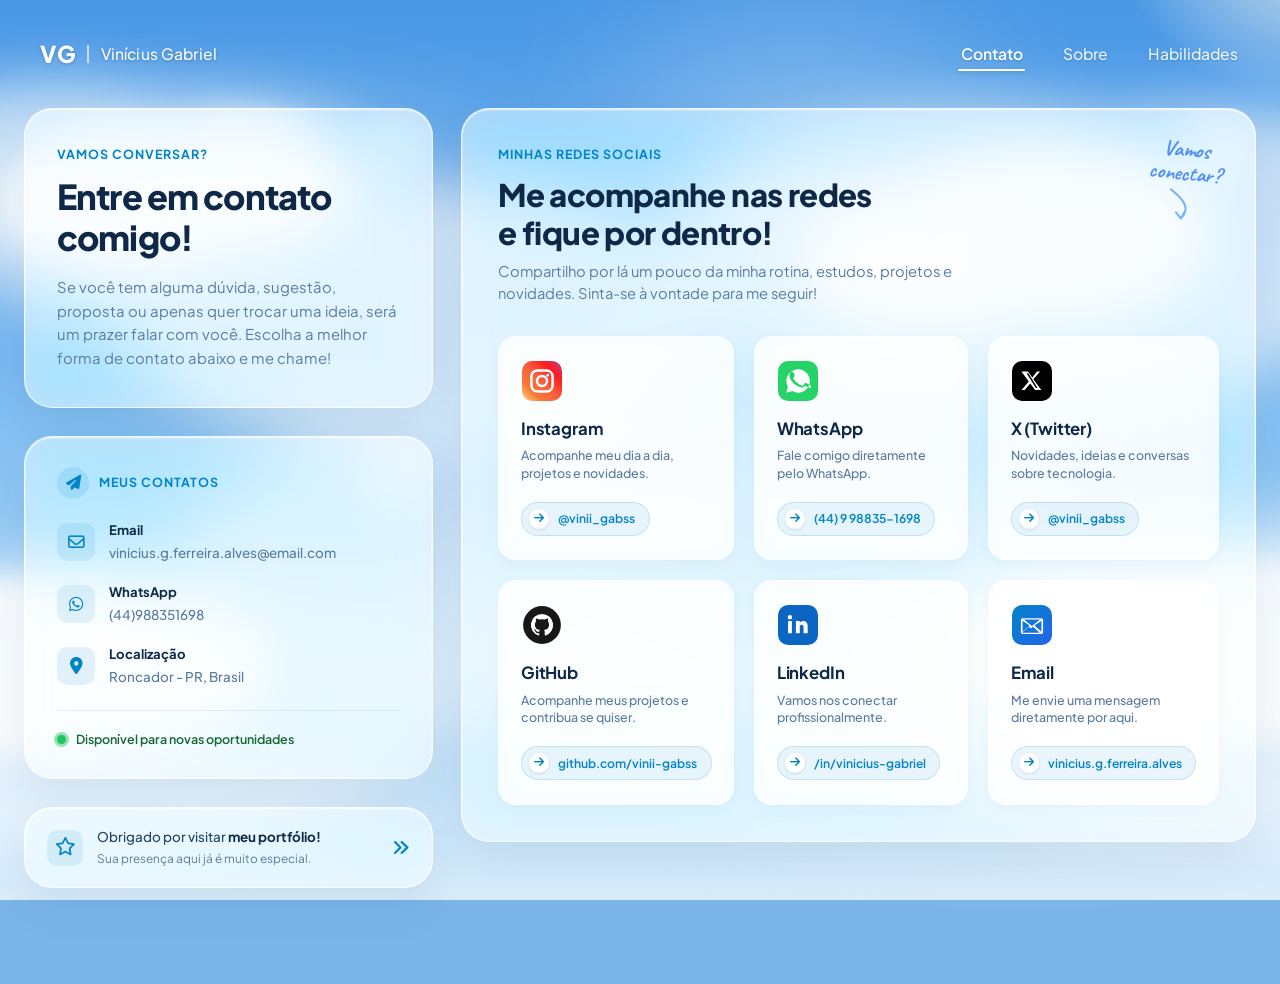
==== commit bea40cc7: "Atualiza navegação e projeto Co-authored-by: Copilot <223556219+Copilot@users.noreply.github.com>" ====
--- a/contato.html
+++ b/contato.html
@@ -48,7 +48,7 @@
           <ul class="nav-list">
             <li><a href="contato.html" class="nav-link active">Contato</a></li>
             <li><a href="index.html" class="nav-link">Sobre</a></li>
-            <li><a href="projeto.html" class="nav-link">Projetos</a></li>
+
             <li><a href="habilidades.html" class="nav-link">Habilidades</a></li>
 
           </ul>
--- a/projeto.css
+++ b/projeto.css
@@ -1067,12 +1067,53 @@
   line-height: 1.5;
 }
 
-/* Grade 3x3 com as Tecnologias Principais */
+/* Grade com as Tecnologias Principais (com rolagem vertical interna) */
 .tech-skills-grid {
+  --scrollbar-thumb: rgba(2, 132, 199, 0.55);
+  --scrollbar-thumb-hover: #0284c7;
+  --scrollbar-track: rgba(15, 45, 80, 0.06);
+
   display: grid;
   grid-template-columns: repeat(3, 1fr);
   gap: 1.15rem;
   margin-bottom: 2.2rem;
+  max-height: 400px;
+  overflow-y: auto;
+  overflow-x: hidden;
+  overscroll-behavior-y: contain;
+  -webkit-overflow-scrolling: touch;
+  scroll-behavior: smooth;
+  padding: 0.35rem 0.55rem 0.6rem 0.35rem;
+
+  /* Estilização moderna da barra de rolagem (padrão W3C) */
+  scrollbar-width: thin;
+  scrollbar-color: var(--scrollbar-thumb) var(--scrollbar-track);
+}
+
+.tech-skills-grid:focus-visible {
+  outline: 2px solid rgba(2, 132, 199, 0.4);
+  outline-offset: 2px;
+  border-radius: 12px;
+}
+
+/* Fallback de estilização da barra de rolagem para navegadores WebKit/Blink (Chrome, Edge, Safari) */
+.tech-skills-grid::-webkit-scrollbar {
+  width: 6px;
+}
+
+.tech-skills-grid::-webkit-scrollbar-track {
+  background: rgba(15, 45, 80, 0.06);
+  border-radius: 9999px;
+}
+
+.tech-skills-grid::-webkit-scrollbar-thumb {
+  background: rgba(2, 132, 199, 0.55);
+  border-radius: 9999px;
+  transition: background 0.2s ease;
+}
+
+.tech-skills-grid::-webkit-scrollbar-thumb:hover {
+  background: #0284c7;
 }
 
 .tech-skill-card {
@@ -1390,6 +1431,7 @@
 @media (max-width: 1120px) {
   .tech-skills-grid {
     grid-template-columns: repeat(2, 1fr);
+    max-height: 400px;
   }
 }
 
@@ -1408,6 +1450,8 @@
   .tech-skills-grid {
     grid-template-columns: 1fr;
     gap: 0.9rem;
+    max-height: 380px;
+    padding-right: 0.45rem;
   }
 
   .skills-highlights-panel {
